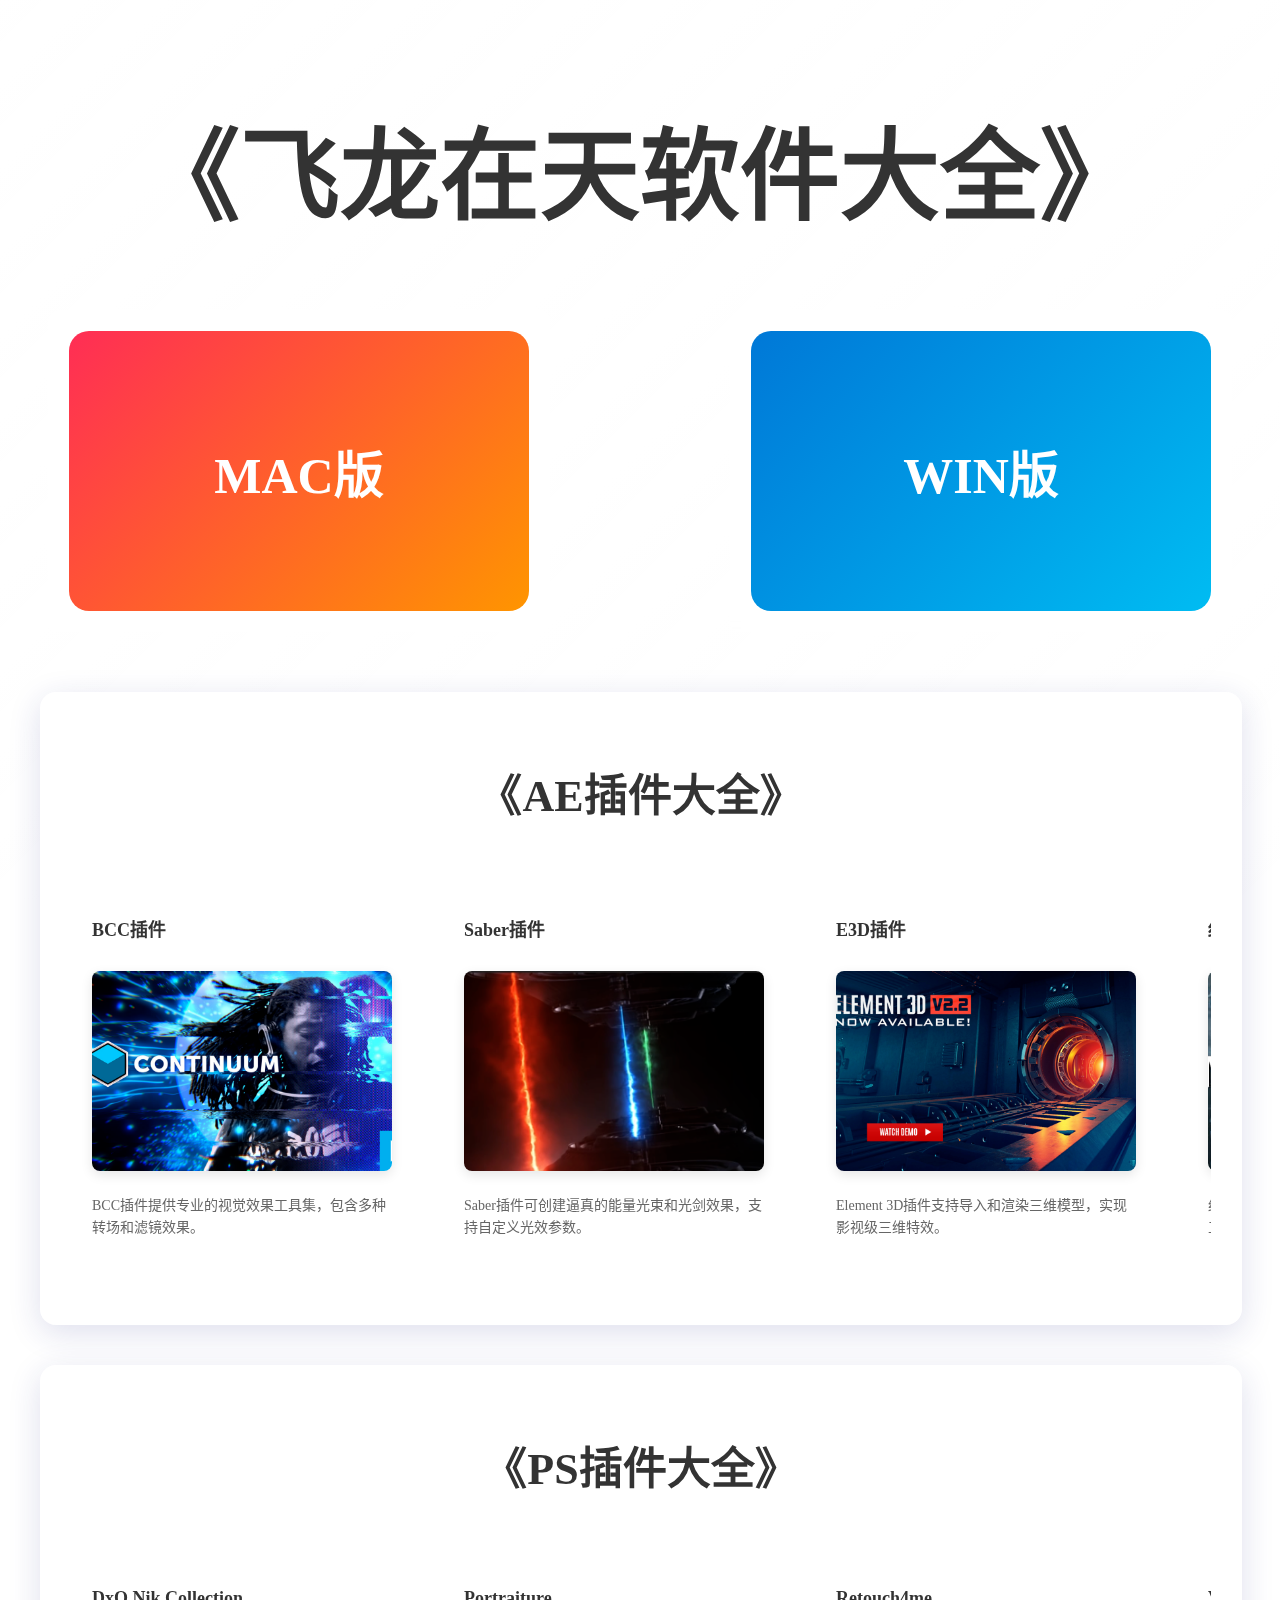
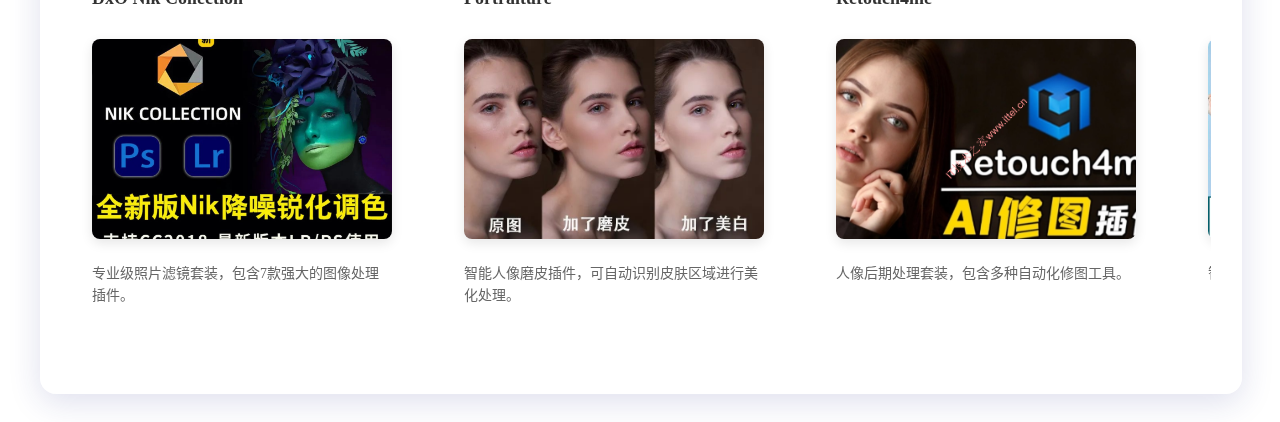
==== index.html @ ff8f353c "Add files via upload" ====
<!DOCTYPE html>
<html lang="zh-CN">
<head>
  <meta charset="UTF-8">
  <meta name="viewport" content="width=device-width, initial-scale=1.0, maximum-scale=1.0, user-scalable=no">
  <title>《飞龙在天软件大全》</title>
  <link rel="stylesheet" href="style.css">
  <script src="script.js" defer></script>
  <link rel="icon" href="data:,">
</head>
<body>
  <div class="container">
    <h1>《飞龙在天软件大全》</h1>
    <div class="platforms">  
      <div class="plugin-item">
      <a href="mac.html" class="platform mac">  
          <div class="platform-icon">  
              <!-- 图标内容 -->  
          </div>  
          <h2>MAC版</h2>  
      </a> <!-- 这里添加了关闭标签 -->  
     </div>
     <div class="plugin-item">
     <a href="win.html" class="platform win">  
          <div class="platform-icon">  
            
              <!-- 图标内容 -->  
          </div>  
          <h2>WIN版</h2>  
      </a>  
    </div>
  </div>  
    <div class="ae-plugins">
      <h2>《AE插件大全》</h2>
      <div class="plugin-grid">
        <div class="plugin-item">
          <div class="plugin-icon">
            <span class="plugin-name">BCC插件</span>
          </div>
          <div class="plugin-preview">
            <img src="Example diagram/BCC 插件.png" alt="BCC插件示例">
          </div>
          <div class="plugin-desc">
            <p>BCC插件提供专业的视觉效果工具集，包含多种转场和滤镜效果。</p>
          </div>
        </div>
        <div class="plugin-item">
          <div class="plugin-icon">
            <span class="plugin-name">Saber插件</span>
          </div>
          <div class="plugin-preview">
            <img src="Example diagram/Saber插件.png" alt="Saber插件示例">
          </div>
          <div class="plugin-desc">
            <p>Saber插件可创建逼真的能量光束和光剑效果，支持自定义光效参数。</p>
          </div>
        </div>
        <div class="plugin-item">
          <div class="plugin-icon">
            <span class="plugin-name">E3D插件</span>
          </div>
          <div class="plugin-preview">
            <img src="Example diagram/三维模型插件 E3D.png" alt="E3D插件示例">
          </div>
          <div class="plugin-desc">
            <p>Element 3D插件支持导入和渲染三维模型，实现影视级三维特效。</p>
          </div>
        </div>
        <div class="plugin-item">
          <div class="plugin-icon">
            <span class="plugin-name">红巨人套装</span>
          </div>
          <div class="plugin-preview">
            <img src="Example diagram/红巨人降噪磨皮美颜调色套装.jpg" alt="红巨人套装示例">
          </div>
          <div class="plugin-desc">
            <p>红巨人套装包含降噪、磨皮、美颜、调色等专业工具。</p>
          </div>
        </div>
        <div class="plugin-item">
          <div class="plugin-icon">
            <span class="plugin-name">蓝宝石插件</span>
          </div>
          <div class="plugin-preview">
            <img src="Example diagram/蓝宝石插件.png" alt="蓝宝石插件示例">
          </div>
          <div class="plugin-desc">
            <p>蓝宝石插件提供丰富的视觉效果和转场特效。</p>
          </div>
        </div>
        <div class="plugin-item">
          <div class="plugin-icon">
            <span class="plugin-name">粒子套装</span>
          </div>
          <div class="plugin-preview">
            <img src="Example diagram/粒子套装插件.jpg" alt="粒子套装示例">
          </div>
          <div class="plugin-desc">
            <p>粒子套装可创建复杂的粒子效果，适用于各种特效场景。</p>
          </div>
        </div>
        <div class="plugin-item">
          <div class="plugin-icon">
            <span class="plugin-name">摩卡插件</span>
          </div>
          <div class="plugin-preview">
            <img src="Example diagram/摩卡插件.png" alt="摩卡插件示例">
          </div>
          <div class="plugin-desc">
            <p>摩卡插件提供强大的平面跟踪和roto工具。</p>
          </div>
        </div>
        <div class="plugin-item">
          <div class="plugin-icon">
            <span class="plugin-name">VFX套装</span>
          </div>
          <div class="plugin-preview">
            <img src="Example diagram/VFX Suite 抠像跟踪插件套装.png" alt="VFX套装示例">
          </div>
          <div class="plugin-desc">
            <p>VFX套装包含抠像、跟踪等专业视觉特效工具。</p>
          </div>
        </div>
      </div>
    </div>
    <div class="ae-plugins">
      <h2>《PS插件大全》</h2>
      <div class="plugin-grid">
        <div class="plugin-item">
          <div class="plugin-icon">
            <span class="plugin-name">DxO Nik Collection</span>
          </div>
          <div class="plugin-preview">
            <img src="PSExample/滤镜插件DxO Nik Collection.jpg" alt="DxO Nik Collection示例">
          </div>
          <div class="plugin-desc">
            <p>专业级照片滤镜套装，包含7款强大的图像处理插件。</p>
          </div>
        </div>
        <div class="plugin-item">
          <div class="plugin-icon">
            <span class="plugin-name">Portraiture</span>
          </div>
          <div class="plugin-preview">
            <img src="PSExample/磨皮插件Portraiture.jpg" alt="Portraiture示例">
          </div>
          <div class="plugin-desc">
            <p>智能人像磨皮插件，可自动识别皮肤区域进行美化处理。</p>
          </div>
        </div>
        <div class="plugin-item">
          <div class="plugin-icon">
            <span class="plugin-name">Retouch4me</span>
          </div>
          <div class="plugin-preview">
            <img src="PSExample/人像后期套装插件Retouch4me.png" alt="Retouch4me示例">
          </div>
          <div class="plugin-desc">
            <p>人像后期处理套装，包含多种自动化修图工具。</p>
          </div>
        </div>
        <div class="plugin-item">
          <div class="plugin-icon">
            <span class="plugin-name">Vertus Fluid Mask</span>
          </div>
          <div class="plugin-preview">
            <img src="PSExample/一键抠图插件Vertus Fluid Mask.jpg" alt="Vertus Fluid Mask示例">
          </div>
          <div class="plugin-desc">
            <p>智能抠图插件，可快速精确地分离复杂背景。</p>
          </div>
        </div>
        <div class="plugin-item">
          <div class="plugin-icon">
            <span class="plugin-name">DR5.0</span>
          </div>
          <div class="plugin-preview">
            <img src="PSExample/DR5.0.jpg" alt="DR5.0示例">
          </div>
          <div class="plugin-desc">
            <p>专业人像修图插件，提供全面的修图工具集。</p>
          </div>
        </div>
       
        </div>
      </div>
    </div>
  </div>
</body>
</html>
---- style.css ----
/* 页面主容器样式 */
.container {
  max-width: 1200px; /* 最大宽度限制 */
  margin: 0 auto; /* 水平居中 */
  padding: 20px; /* 内边距 */
}

/* 主标题样式 */
h1 {
  text-align: center; /* 文字居中 */
  color: #333; /* 文字颜色 */
  margin-bottom: 50px; /* 下边距 */
  font-size: 100px; /* 字体大小 */
}

/* 背景模糊效果 */
body::before {
  content: '';
  position: fixed; /* 固定定位 */
  top: 0;
  left: 0;
  width: 100%; /* 全宽 */
  height: 100%; /* 全高 */
  background: linear-gradient(135deg, rgba(255,255,255,0.1), rgba(255,255,255,0)); /* 渐变背景 */
  backdrop-filter: blur(20px); /* 背景模糊 */
  z-index: -1; /* 置于底层 */
}

/* 平台选择容器样式 */
.platforms {
  display: flex; /* 弹性布局 */
  justify-content: center; /* 水平居中 */
  gap: 180px; /* 元素间距 */
  padding: 20px; /* 内边距 */
}

/* 平台选择卡片样式 */
.platform {
  background: linear-gradient(135deg, #0078d7, #00bcf2); /* 渐变背景 */
  padding: 40px 30px; /* 内边距 */
  border-radius: 20px; /* 圆角 */
  text-align: center; /* 文字居中 */
  width: 400px; /* 固定宽度 */
  min-height: 200px; /* 最小高度 */
  display: flex; /* 弹性布局 */
  flex-direction: column; /* 垂直排列 */
  justify-content: center; /* 垂直居中 */
  align-items: center; /* 水平居中 */
  transition: all 0.3s ease; /* 过渡效果 */
  text-decoration: none !important; /* 去除下划线 */
}

/* MAC平台卡片样式 */
.platform.mac {
  background: linear-gradient(135deg, #ff2d55, #ff9500) !important; /* 不同渐变背景 */
}

/* 平台标题样式 */
.platform h2 {
  color: white; /* 文字颜色 */
  font-size: 50px; /* 字体大小 */
  margin: 0; /* 去除外边距 */
  text-decoration: none !important; /* 去除下划线 */
  display: flex; /* 弹性布局 */
  align-items: center; /* 垂直居中 */
  justify-content: center; /* 水平居中 */
  height: 100%; /* 全高 */
  padding: 20px; /* 内边距 */
  border-radius: 10px; /* 圆角 */
  border-bottom: none; /* 去除底部边框 */
}

/* 平台链接样式 */
.platform a {
  text-decoration: none !important; /* 去除下划线 */
}

/* 下载选项容器样式 */
.download-options {
  display: flex; /* 弹性布局 */
  gap: 80px; /* 元素间距 */
  padding: 40px; /* 内边距 */
  background: rgba(255, 255, 255, 0.1); /* 半透明背景 */
  border-radius: 50px; /* 圆角 */
  backdrop-filter: blur(10px); /* 背景模糊 */
  border: 10px solid rgba(255, 255, 255, 0.2); /* 边框 */
  position: relative; /* 相对定位 */
  z-index: 1; /* 层级 */
}

/* 下载选项样式 */
.option {
  position: relative; /* 相对定位 */
  z-index: 2; /* 层级 */
  flex: 1; /* 弹性比例 */
  padding: 40px; /* 内边距 */
  border-radius: 20px; /* 圆角 */
  background: linear-gradient(145deg, #0078d7, #00bcf2); /* 渐变背景 */
  position: relative; /* 相对定位 */
  overflow: hidden; /* 溢出隐藏 */
  transition: all 0.4s ease; /* 过渡效果 */
  display: flex; /* 弹性布局 */
  flex-direction: column; /* 垂直排列 */
  align-items: center; /* 水平居中 */
  justify-content: center; /* 垂直居中 */
}

/* MAC下载选项样式 */
.option.mac {
  background: linear-gradient(145deg, #ff2d55, #ff9500) !important; /* 不同渐变背景 */
}

/* 下载选项hover效果 */
.option::before {
  content: '';
  position: absolute; /* 绝对定位 */
  top: -50%;
  left: -50%;
  width: 200%;
  height: 200%;
  background: radial-gradient(circle, rgba(255,255,255,0.3), transparent 70%); /* 径向渐变 */
  opacity: 0; /* 初始透明 */
  transition: opacity 0.4s ease; /* 过渡效果 */
}

.option:hover {
  transform: translateY(-10px); /* 上移效果 */
  box-shadow: 0 20px 40px rgba(0, 0, 0, 0.2); /* 阴影 */
}

.option:hover::before {
  background: linear-gradient(145deg, #ff2d55, #ff9500) !important; /* 不同渐变背景 */
  opacity: 1; /* 显示效果 */
  
}

/* 下载选项标题样式 */
.option h2 {
  color: white; /* 文字颜色 */
  font-size: 32px; /* 字体大小 */
  margin-bottom: 20px; /* 下边距 */
  text-shadow: 0 2px 4px rgba(0, 0, 0, 0.2); /* 文字阴影 */
  text-align: center; /* 文字居中 */
  width: 100%; /* 全宽 */
  
}

/* 下载选项链接样式 */
.option a {
  color: inherit; /* 继承颜色 */
  text-decoration: none; /* 去除下划线 */
  display: flex; /* 弹性布局 */
  align-items: center; /* 垂直居中 */
  justify-content: center; /* 水平居中 */
  padding: 40px; /* 增大内边距 */
  pointer-events: auto; /* 允许点击 */
  position: relative; /* 相对定位 */
  z-index: 3; /* 层级 */
  width: 100%; /* 填满容器宽度 */
  height: 100%; /* 填满容器高度 */
  box-sizing: border-box; /* 包含padding在尺寸内 */
  min-height: 120px; /* 最小高度 */
  
}

.option a:hover {
  text-decoration: none; /* 去除下划线 */
}

.option h2 {
  text-decoration: none !important; /* 去除下划线 */
}

/* 按钮容器样式 */
.option .btn {
  margin: 0 auto; /* 水平居中 */
}

/* 按钮基础样式 */
.btn {
  display: flex; /* 弹性布局 */
  align-items: center; /* 垂直居中 */
  justify-content: center; /* 水平居中 */
  padding: 30px 40px; /* 增大内边距 */
  background: linear-gradient(145deg, #0078d7, #00bcf2); /* 渐变背景 */
  color: white; /* 文字颜色 */
  border-radius: 12px; /* 增大圆角 */
  text-decoration: none; /* 去除下划线 */
  font-size: 20px; /* 增大字体 */
  font-weight: bold; /* 加粗 */
  position: relative; /* 相对定位 */
  overflow: hidden; /* 溢出隐藏 */
  transition: all 0.3s ease; /* 过渡效果 */
  width: 100%; /* 填满容器宽度 */
  height: 100%; /* 填满容器高度 */
  box-sizing: border-box; /* 包含padding在尺寸内 */
  min-height: 120px; /* 最小高度 */
}

/* 按钮hover效果 */
.btn::after {
  content: '';
  position: absolute; /* 绝对定位 */
  top: 50%;
  left: 50%;
  width: 300%;
  height: 300%;
  background: radial-gradient(circle, rgba(255,255,255,0.4), transparent 70%); /* 径向渐变 */
  transform: translate(-50%, -50%) scale(0); /* 初始缩放 */
  opacity: 0; /* 初始透明 */
  transition: all 0.4s ease; /* 过渡效果 */
}

.btn:hover {
  transform: scale(1.05); /* 缩放效果 */
  box-shadow: 0 8px 16px rgba(0, 0, 0, 0.2); /* 阴影 */
}

.btn:hover::after {
  transform: translate(-50%, -50%) scale(1); /* 缩放效果 */
  opacity: 1; /* 显示效果 */
}

/* 返回按钮样式 */
.back-btn {
  display: block; /* 块级元素 */
  margin: 40px auto 0; /* 外边距 */
  padding: 12px 24px; /* 内边距 */
  background: rgba(255, 255, 255, 0.1); /* 半透明背景 */
  color: rgb(0, 0, 0); /* 文字颜色 */
  border-radius: 8px; /* 圆角 */
  text-decoration: none; /* 去除下划线 */
  font-size: 16px; /* 字体大小 */
  text-align: center; /* 文字居中 */
  transition: all 0.3s ease; /* 过渡效果 */
}

.back-btn:hover {
  background: rgba(255, 255, 255, 0.2); /* hover背景 */
  transform: translateY(-2px); /* 上移效果 */
}

/* 父容器样式 */
.parent {  
  display: grid; /* 网格布局 */
  place-items: center; /* 内容居中 */
}  

/* AE插件容器样式 */
.ae-plugins {  
  margin-top: 40px; /* 上边距 */
  padding: 30px; /* 内边距 */
  background: rgba(255, 255, 255, 0.2); /* 半透明背景 */
  border-radius: 16px; /* 圆角 */
  border: 1px solid rgba(255, 255, 255, 0.3); /* 边框 */
  backdrop-filter: blur(10px); /* 背景模糊 */
  box-shadow: 0 8px 32px 0 rgba(31, 38, 135, 0.15); /* 阴影 */
  width: 95%; /* 宽度 */
}  

/* AE插件标题样式 */
.ae-plugins h2 {
  text-align: center; /* 文字居中 */
  color: #333; /* 文字颜色 */
  margin-bottom: 30px; /* 下边距 */
  font-size: 44px; /* 字体大小 */
}

/* 插件网格容器样式 */
.plugin-grid {
  display: flex;
  overflow-x: auto; /* 启用横向滚动条 */
  scroll-behavior: smooth;
  gap: 30px;
  padding: 20px;
  cursor: grab; /* 显示抓取光标 */
  scroll-snap-type: x mandatory; /* 启用滚动吸附 */
  -webkit-overflow-scrolling: touch; /* 移动端惯性滚动 */
}

/* 单个插件项样式 */
.plugin-item {
  flex: 0 0 300px; /* 固定宽度且不允许伸缩 */
  scroll-snap-align: start; /* 滚动吸附对齐 */
  background: rgba(255, 255, 255, 0.1); /* 半透明背景 */
  border-radius: 12px; /* 圆角 */
  padding: 20px; /* 内边距 */
  backdrop-filter: blur(5px); /* 背景模糊 */
  border: 1px solid rgba(255, 255, 255, 0.2); /* 边框 */
  transition: transform 0.3s ease, box-shadow 0.3s ease; /* 过渡效果 */
}

.plugin-item:hover {
  transform: translateY(-5px); /* 上移效果 */
  box-shadow: 0 8px 24px rgba(0, 0, 0, 0.15); /* 阴影 */
}

/* 插件图标样式 */
.plugin-icon {
  margin-bottom: 0; /* 去除下边距 */
}

/* 插件名称样式 */
.plugin-name {
  display: block; /* 块级元素 */
  margin-top: 10px; /* 上边距 */
  font-size: 18px; /* 字体大小 */
  font-weight: bold; /* 加粗 */
  color: #333; /* 文字颜色 */
  padding: 10px 0; /* 内边距 */
}

/* 插件图标图片样式 */
.plugin-icon img {
  width: 64px; /* 宽度 */
  height: 64px; /* 高度 */
  object-fit: contain; /* 保持比例 */
}

/* 插件预览图样式 */
.plugin-preview {
  margin: 20px 0; /* 上下边距 */
}

.plugin-preview img {
  width: 100%; /* 全宽 */
  height: 200px; /* 固定高度 */
  object-fit: cover; /* 覆盖 */
  border-radius: 8px; /* 圆角 */
  box-shadow: 0 4px 12px rgba(0, 0, 0, 0.1); /* 阴影 */
  transition: transform 0.3s ease; /* 过渡效果 */
}

.plugin-preview img:hover {
  transform: scale(1.05); /* 缩放效果 */
}

/* 插件描述样式 */
.plugin-desc {
  color: #666; /* 文字颜色 */
  line-height: 1.6; /* 行高 */
  font-size: 14px; /* 字体大小 */
}

/* 响应式设计 - 平板设备 */
@media (max-width: 768px) {
  .platforms {
    flex-direction: column; /* 垂直排列 */
    gap: 20px; /* 元素间距 */
  }
  
  .platform {
    width: 100%; /* 全宽 */
  }
  
  .plugin-grid {
    gap: 15px; /* 元素间距 */
    padding: 10px; /* 内边距 */
  }
  
  .plugin-item {
    width: 280px; /* 宽度 */
  }
}

/* 响应式设计 - 手机设备 */
@media (max-width: 480px) {
  h1 {
    font-size: 50px; /* 字体大小 */
  }
  
  .plugin-name {
    font-size: 16px; /* 字体大小 */
  }
  
  .plugin-preview img {
    height: 150px; /* 高度 */
  }
}
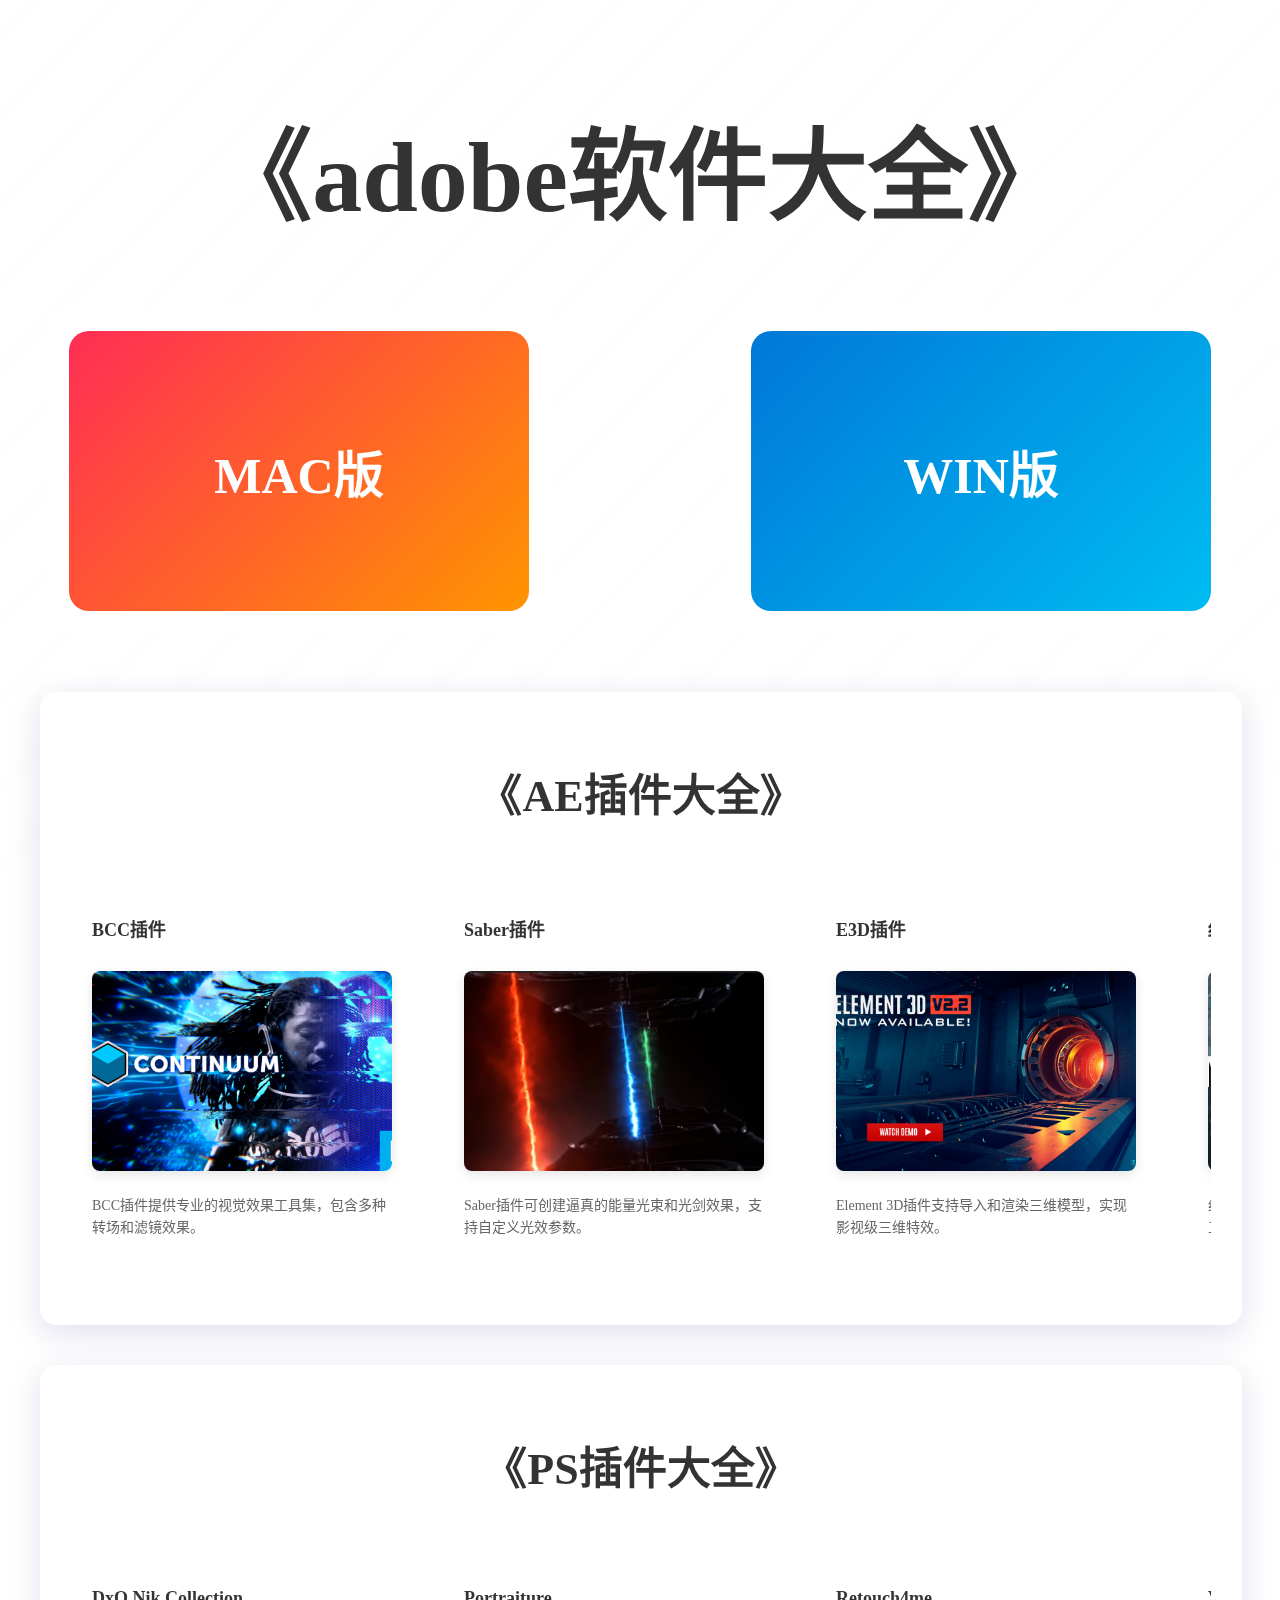
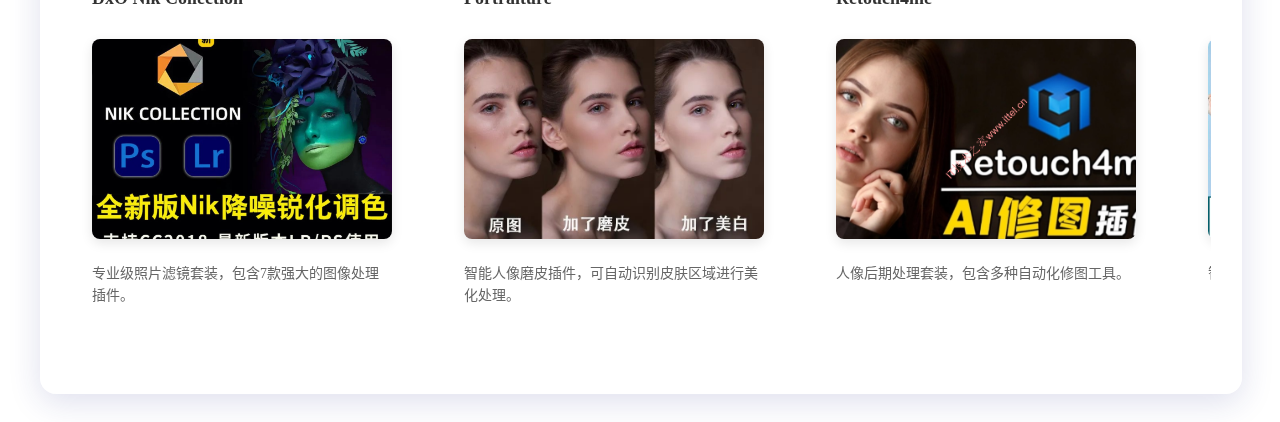
==== commit 3960bf5d: "Update index.html" ====
--- a/index.html
+++ b/index.html
@@ -10,7 +10,7 @@
 </head>
 <body>
   <div class="container">
-    <h1>《飞龙在天软件大全》</h1>
+    <h1>《adobe软件大全》</h1>
     <div class="platforms">  
       <div class="plugin-item">
       <a href="mac.html" class="platform mac">  
